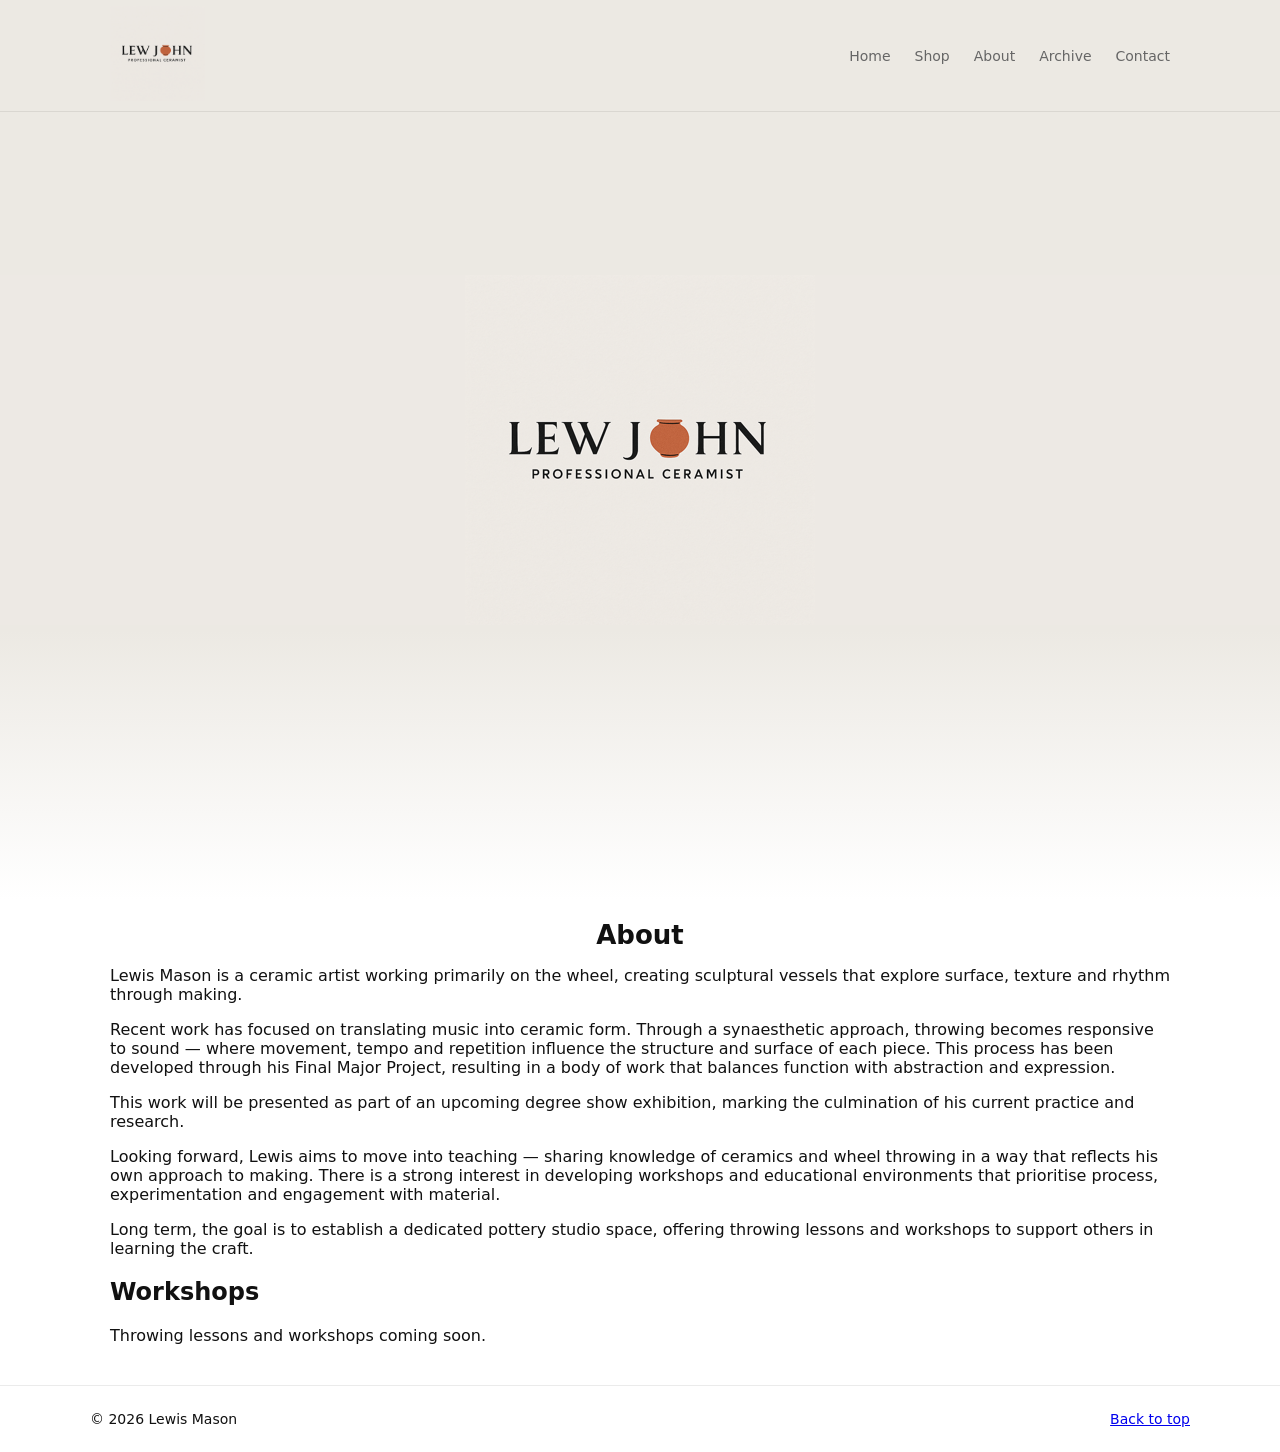
==== about.html @ d389cf86 "Create about.html" ====
<!doctype html>
<html lang="en">

<head>
<meta charset="utf-8"/>
<meta name="viewport" content="width=device-width,initial-scale=1"/>
<title>About — Lewis Mason Ceramics</title>
<meta name="description" content="About Lewis Mason, ceramic artist."/>
<link rel="stylesheet" href="styles.css"/>
</head>

<body>

<header class="header" id="topbar">

<div class="header-inner">

<a class="logo" href="index.html#top">
<img src="images/logo2.png" alt="Lew John Ceramics">
</a>

<nav class="nav">
<a href="index.html#top">Home</a>
<a href="index.html#shop">Shop</a>
<a href="about.html">About</a>
<a href="archive.html">Archive</a>
<a href="index.html#contact">Contact</a>
</nav>

</div>

</header>

<section class="banner">
<img src="images/logo.png" alt="Lew John Ceramics">
</section>

<main>

<section class="topline">

<h1>About</h1>

</section>

<section class="about-text">

<p>
Lewis Mason is a ceramic artist working primarily on the wheel, creating sculptural vessels that explore surface, texture and rhythm through making.
</p>

<p>
Recent work has focused on translating music into ceramic form. Through a synaesthetic approach, throwing becomes responsive to sound — where movement, tempo and repetition influence the structure and surface of each piece. This process has been developed through his Final Major Project, resulting in a body of work that balances function with abstraction and expression.
</p>

<p>
This work will be presented as part of an upcoming degree show exhibition, marking the culmination of his current practice and research.
</p>

<p>
Looking forward, Lewis aims to move into teaching — sharing knowledge of ceramics and wheel throwing in a way that reflects his own approach to making. There is a strong interest in developing workshops and educational environments that prioritise process, experimentation and engagement with material.
</p>

<p>
Long term, the goal is to establish a dedicated pottery studio space, offering throwing lessons and workshops to support others in learning the craft.
</p>

</section>


<section class="workshop">

<h2>Workshops</h2>

<p class="muted">
Throwing lessons and workshops coming soon.
</p>

</section>

</main>

<footer class="footer">

<div class="footer-inner">

<div>© <span id="year"></span> Lewis Mason</div>

<div>
<a href="index.html#top">Back to top</a>
</div>

</div>

</footer>

<script>
document.getElementById("year").textContent = new Date().getFullYear();
window.addEventListener("load", () => {
document.body.classList.add("loaded");
});
</script>

</body>
</html>
---- styles.css ----
:root{
--bg:#ffffff;
--banner-bg:#ece9e3;
--text:#111;
--muted:#666;
--line:rgba(0,0,0,.08);
--max:1100px;
--radius:12px;
}

*{
box-sizing:border-box;
}

body{
margin:0;
font-family:system-ui,-apple-system,Segoe UI,Roboto,Arial;
background:white;
color:var(--text);
}

/* HEADER */

.header{
position:fixed;
top:0;
width:100%;
z-index:100;
opacity:0;
transition:opacity 1.6s ease;
background:#ece9e3;
border-bottom:1px solid var(--line);
}

body.loaded .header{
opacity:1;
}

.header-inner{
max-width:var(--max);
margin:auto;
padding:6px 20px;
display:flex;
align-items:center;
justify-content:space-between;
}

.logo img{
height:95px;
}

/* NAV */

.nav{
display:flex;
gap:24px;
}

.nav a{
text-decoration:none;
color:var(--muted);
font-size:14px;
}

.nav a:hover{
color:var(--text);
}

/* HERO */

.banner{
height:100vh;
display:flex;
align-items:center;
justify-content:center;
background:linear-gradient(
to bottom,
#ece9e3 0%,
#ece9e3 70%,
white 100%
);
}

.banner img{
width:130%;
max-width:2400px;
}

/* MAIN */

main{
max-width:var(--max);
margin:auto;
padding:0 20px;
}

/* SHOP / DROP HEADER */

.topline{
text-align:center;
margin-top:20px;
margin-bottom:10px;
}

.topline h1{
margin:0;
font-size:26px;
}

.topline p{
color:var(--muted);
font-size:14px;
}

.drop-header{
margin-top:40px;
margin-bottom:10px;
}

.drop-header h1{
font-size:28px;
margin-bottom:6px;
}

.drop-date{
font-size:14px;
letter-spacing:.12em;
text-transform:uppercase;
color:var(--muted);
}

.drop-desc{
max-width:500px;
margin:auto;
margin-top:8px;
font-size:14px;
color:var(--muted);
}

.drop-header::after{
content:"";
display:block;
width:60px;
height:1px;
background:var(--line);
margin:18px auto 0;
}

/* PRODUCT GRID */

.grid{
margin:30px 0;
display:grid;
grid-template-columns:repeat(auto-fit,minmax(260px,1fr));
gap:22px;
}

/* PRODUCT CARD */

.card{
cursor:pointer;
position:relative;
}

.card-media{
border:1px solid var(--line);
border-radius:var(--radius);
overflow:hidden;
background:#f5f5f5;
}

.card-media img{
width:100%;
height:300px;
object-fit:cover;
transition:transform .25s ease;
}

.card:hover img{
transform:scale(1.03);
}

.card-meta{
padding:8px 2px;
display:flex;
justify-content:space-between;
font-size:14px;
}

.price{
color:var(--muted);
}

/* SOLD ITEMS */

.card.sold{
opacity:.45;
}

.card.sold::after{
content:"SOLD";
position:absolute;
top:10px;
left:10px;
background:black;
color:white;
padding:4px 8px;
font-size:12px;
}

/* CONTACT SECTION */

.contact{
margin-top:80px;
padding:40px 0;
border-top:1px solid var(--line);
text-align:center;
}

.contact h2{
margin-bottom:10px;
}

.contact p{
color:var(--muted);
}

.contact-links{
margin-top:15px;
display:flex;
justify-content:center;
gap:30px;
}

.contact-links a{
text-decoration:none;
border-bottom:1px solid var(--text);
}

/* FOOTER */

.footer{
border-top:1px solid var(--line);
padding:25px 0;
margin-top:40px;
text-align:center;
}

.footer-inner{
max-width:var(--max);
margin:auto;
display:flex;
justify-content:space-between;
flex-wrap:wrap;
font-size:14px;
}

/* MODAL */

.modal::backdrop{
background:rgba(0,0,0,.6);
}

.modal-inner{
width:min(900px,90vw);
display:grid;
grid-template-columns:1fr 1fr;
background:white;
border-radius:12px;
overflow:hidden;
position:relative;
}

.modal-media img{
width:100%;
height:100%;
object-fit:cover;
}

.modal-content{
padding:20px;
}

.meta{
list-style:none;
padding:0;
}

.meta li{
border-top:1px solid var(--line);
padding:8px 0;
color:var(--muted);
}

.modal-close{
position:absolute;
top:10px;
right:10px;
border:none;
background:white;
font-size:20px;
}

/* COMING SOON */

.coming-soon{
display:none;
flex-direction:column;
justify-content:center;
align-items:center;
text-align:center;
padding:80px 20px;
max-width:520px;
margin:auto;
}

.coming-soon h2{
font-size:2rem;
margin-bottom:10px;
}

.coming-soon p{
color:var(--muted);
}

.coming-soon a{
text-decoration:none;
border-bottom:1px solid var(--text);
color:inherit;
}

@media(max-width:800px){

.banner img{
width:160%;
}

.modal-inner{
grid-template-columns:1fr;
}

.footer-inner{
justify-content:center;
gap:10px;
}

.drop-header{
display:none;
}
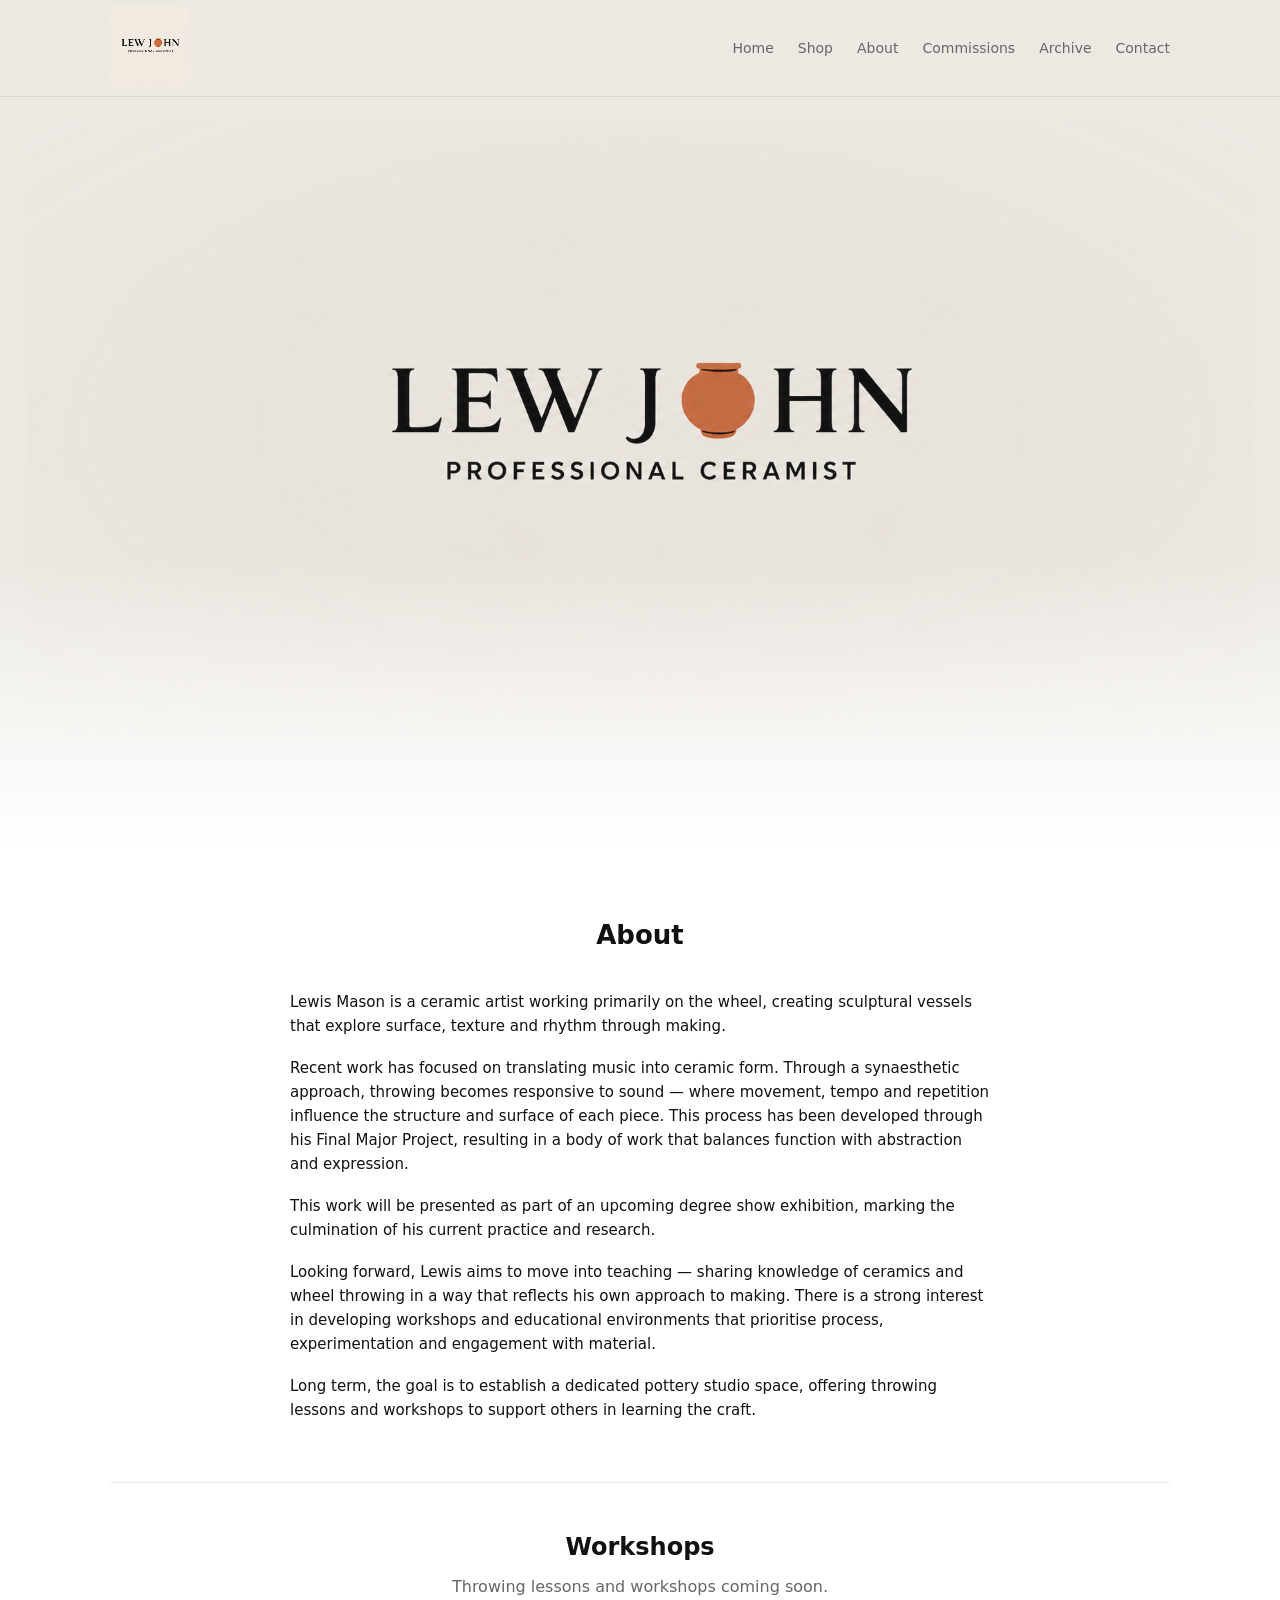
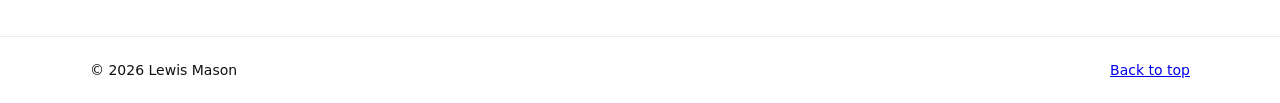
==== commit a2cd65b8: "Update about.html" ====
--- a/about.html
+++ b/about.html
@@ -23,6 +23,7 @@
 <a href="index.html#top">Home</a>
 <a href="index.html#shop">Shop</a>
 <a href="about.html">About</a>
+<a href="commissions.html">Commissions</a>
 <a href="archive.html">Archive</a>
 <a href="index.html#contact">Contact</a>
 </nav>
--- a/styles.css
+++ b/styles.css
@@ -46,7 +46,7 @@
 }
 
 .logo img{
-height:95px;
+height:80px;
 }
 
 /* NAV */
@@ -60,30 +60,143 @@
 text-decoration:none;
 color:var(--muted);
 font-size:14px;
+transition:color .2s ease;
 }
 
 .nav a:hover{
 color:var(--text);
 }
 
-/* HERO */
+/* HERO / MAIN BANNER */
 
 .banner{
 height:100vh;
 display:flex;
 align-items:center;
 justify-content:center;
+background:#ece9e3;
+overflow:hidden;
+position:relative;
+}
+
+.banner::after{
+content:"";
+position:absolute;
+left:0;
+bottom:0;
+width:100%;
+height:38vh;
+
 background:linear-gradient(
 to bottom,
+rgba(236,233,227,0),
+#ffffff 85%
+);
+
+pointer-events:none;
+z-index:2;
+}
+
+.banner img{
+width:96%;
+max-width:1750px;
+
+opacity:.96;
+
+filter:
+contrast(.94);
+
+transform:translateY(-24px);
+
+position:relative;
+z-index:1;
+
+-webkit-mask-image:radial-gradient(
+ellipse at center,
+black 42%,
+rgba(0,0,0,.85) 58%,
+rgba(0,0,0,.35) 76%,
+transparent 100%
+);
+
+mask-image:radial-gradient(
+ellipse at center,
+black 42%,
+rgba(0,0,0,.85) 58%,
+rgba(0,0,0,.35) 76%,
+transparent 100%
+);
+}
+
+/* ARCHIVE BANNER */
+
+.archive-banner{
+height:55vh;
+position:relative;
+
+display:flex;
+align-items:center;
+justify-content:center;
+
+overflow:hidden;
+
+background:
+linear-gradient(
+to bottom,
 #ece9e3 0%,
-#ece9e3 70%,
-white 100%
+#efebe5 68%,
+#ffffff 100%
 );
 }
 
-.banner img{
-width:130%;
-max-width:2400px;
+.archive-banner::before{
+content:"";
+
+position:absolute;
+inset:0;
+
+backdrop-filter:blur(12px);
+
+mask-image:linear-gradient(
+to bottom,
+rgba(0,0,0,.95) 0%,
+rgba(0,0,0,.75) 55%,
+rgba(0,0,0,0) 100%
+);
+
+pointer-events:none;
+}
+
+.archive-banner::after{
+content:"";
+
+position:absolute;
+left:0;
+bottom:0;
+
+width:100%;
+height:160px;
+
+background:linear-gradient(
+to bottom,
+rgba(255,255,255,0),
+rgba(255,255,255,.96)
+);
+
+pointer-events:none;
+}
+
+.archive-banner img{
+width:88%;
+max-width:1450px;
+
+opacity:.94;
+
+filter:
+contrast(.96)
+blur(.2px);
+
+transform:translateY(-10px);
 }
 
 /* MAIN */
@@ -94,7 +207,7 @@
 padding:0 20px;
 }
 
-/* SHOP / DROP HEADER */
+/* SHOP TITLE */
 
 .topline{
 text-align:center;
@@ -112,7 +225,11 @@
 font-size:14px;
 }
 
+/* DROP HEADER */
+
 .drop-header{
+display:none;
+text-align:center;
 margin-top:40px;
 margin-bottom:10px;
 }
@@ -146,6 +263,13 @@
 margin:18px auto 0;
 }
 
+.piece-count{
+margin-top:10px;
+font-size:14px;
+letter-spacing:.05em;
+color:var(--muted);
+}
+
 /* PRODUCT GRID */
 
 .grid{
@@ -155,7 +279,7 @@
 gap:22px;
 }
 
-/* PRODUCT CARD */
+/* PRODUCT CARDS */
 
 .card{
 cursor:pointer;
@@ -187,7 +311,8 @@
 font-size:14px;
 }
 
-.price{
+.price,
+.muted{
 color:var(--muted);
 }
 
@@ -208,7 +333,127 @@
 font-size:12px;
 }
 
-/* CONTACT SECTION */
+/* COMING SOON */
+
+.coming-soon{
+display:none;
+flex-direction:column;
+justify-content:center;
+align-items:center;
+text-align:center;
+padding:80px 20px;
+max-width:520px;
+margin:auto;
+}
+
+.coming-soon h2{
+font-size:2rem;
+margin-bottom:10px;
+}
+
+.coming-soon p{
+color:var(--muted);
+}
+
+.coming-soon a{
+text-decoration:none;
+border-bottom:1px solid var(--text);
+color:inherit;
+}
+
+/* ARCHIVE */
+
+.archive-title{
+margin-top:40px;
+}
+
+.archive-tabs{
+margin-top:30px;
+}
+
+.archive-tabs input{
+display:none;
+}
+
+.tab-labels{
+display:flex;
+justify-content:center;
+gap:12px;
+margin-bottom:30px;
+}
+
+.tab-labels label{
+cursor:pointer;
+padding:10px 18px;
+border:1px solid var(--line);
+border-radius:999px;
+font-size:14px;
+color:var(--muted);
+transition:all .2s ease;
+}
+
+#tabPrevious:checked ~ .tab-labels label[for="tabPrevious"],
+#tabSold:checked ~ .tab-labels label[for="tabSold"]{
+color:var(--text);
+border-color:var(--text);
+}
+
+.tab-panel{
+display:none;
+}
+
+#tabPrevious:checked ~ .previous-panel{
+display:block;
+}
+
+#tabSold:checked ~ .sold-panel{
+display:block;
+}
+
+.archive-intro{
+text-align:center;
+max-width:620px;
+margin:0 auto 20px;
+}
+
+.archive-intro h2{
+margin-bottom:8px;
+}
+
+.archive-card{
+border:1px solid var(--line);
+border-radius:var(--radius);
+padding:16px;
+}
+
+.archive-card h3{
+margin-bottom:6px;
+}
+
+.archive-image{
+height:280px;
+border-radius:var(--radius);
+overflow:hidden;
+background:#f5f5f5;
+margin-bottom:12px;
+}
+
+.archive-image img{
+width:100%;
+height:100%;
+object-fit:cover;
+}
+
+.placeholder-image{
+background:linear-gradient(
+to bottom,
+#ece9e3,
+#f8f8f8
+);
+border:1px solid var(--line);
+}
+
+/* CONTACT */
 
 .contact{
 margin-top:80px;
@@ -301,38 +546,54 @@
 font-size:20px;
 }
 
-/* COMING SOON */
-
-.coming-soon{
-display:none;
-flex-direction:column;
-justify-content:center;
-align-items:center;
-text-align:center;
-padding:80px 20px;
-max-width:520px;
-margin:auto;
-}
-
-.coming-soon h2{
-font-size:2rem;
+/* ABOUT */
+
+.about-text{
+max-width:700px;
+margin:40px auto;
+line-height:1.6;
+font-size:15px;
+color:var(--text);
+}
+
+.about-text p{
+margin-bottom:18px;
+}
+
+.workshop{
+text-align:center;
+margin-top:60px;
+padding-top:30px;
+border-top:1px solid var(--line);
+}
+
+.workshop h2{
 margin-bottom:10px;
 }
 
-.coming-soon p{
-color:var(--muted);
-}
-
-.coming-soon a{
-text-decoration:none;
-border-bottom:1px solid var(--text);
-color:inherit;
-}
+/* MOBILE */
 
 @media(max-width:800px){
 
+.logo img{
+height:68px;
+}
+
+.nav{
+gap:14px;
+}
+
+.nav a{
+font-size:13px;
+}
+
 .banner img{
-width:160%;
+width:126%;
+transform:translateY(-18px);
+}
+
+.archive-banner img{
+width:110%;
 }
 
 .modal-inner{
@@ -344,6 +605,72 @@
 gap:10px;
 }
 
-.drop-header{
-display:none;
-}
+.tab-labels{
+flex-direction:column;
+align-items:center;
+}
+
+}
+/* COMMISSIONS */
+
+.commission-intro{
+max-width:700px;
+margin:35px auto;
+line-height:1.6;
+font-size:15px;
+text-align:center;
+}
+
+.commission-intro p{
+color:var(--muted);
+margin-bottom:16px;
+}
+
+.commission-form-wrap{
+max-width:720px;
+margin:40px auto;
+}
+
+.commission-form{
+display:grid;
+gap:18px;
+}
+
+.commission-form label{
+display:grid;
+gap:8px;
+font-size:14px;
+color:var(--text);
+}
+
+.commission-form input,
+.commission-form select,
+.commission-form textarea{
+width:100%;
+padding:12px 14px;
+border:1px solid var(--line);
+border-radius:var(--radius);
+font:inherit;
+background:#fff;
+color:var(--text);
+}
+
+.commission-form textarea{
+resize:vertical;
+}
+
+.button{
+display:inline-block;
+border:1px solid var(--text);
+background:var(--text);
+color:white;
+padding:12px 18px;
+border-radius:999px;
+text-decoration:none;
+font:inherit;
+cursor:pointer;
+}
+
+.button:hover{
+opacity:.85;
+}
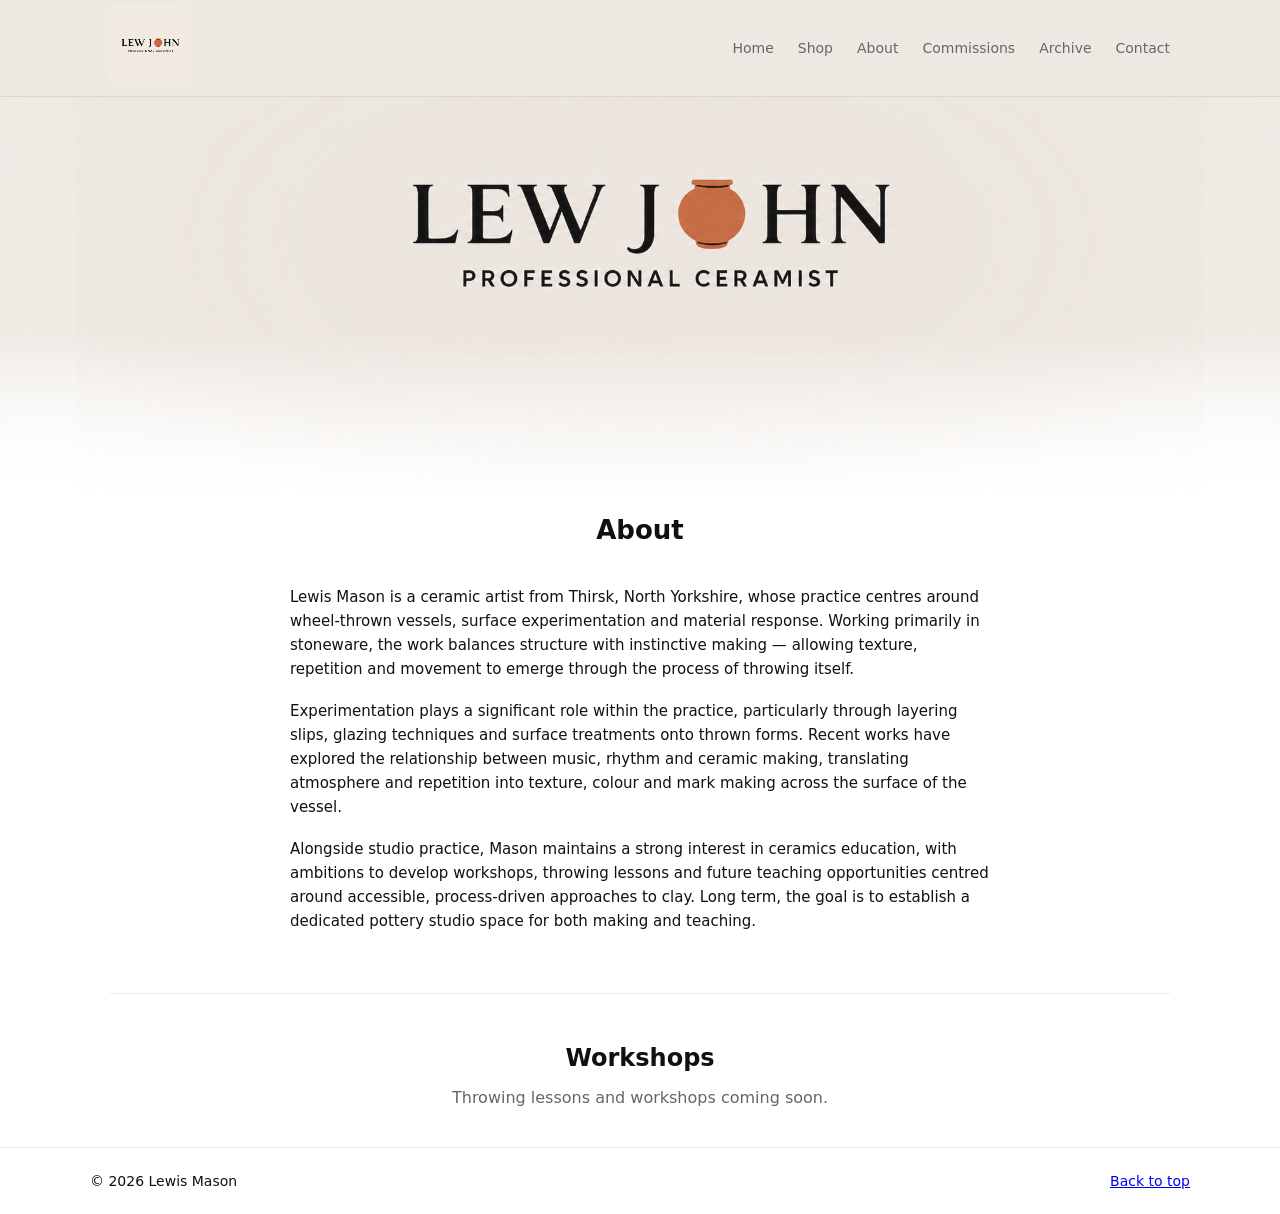
==== commit fc20f39b: "Update about.html" ====
--- a/about.html
+++ b/about.html
@@ -32,7 +32,7 @@
 
 </header>
 
-<section class="banner">
+<section class="banner archive-banner">
 <img src="images/logo.png" alt="Lew John Ceramics">
 </section>
 
@@ -47,27 +47,18 @@
 <section class="about-text">
 
 <p>
-Lewis Mason is a ceramic artist working primarily on the wheel, creating sculptural vessels that explore surface, texture and rhythm through making.
+Lewis Mason is a ceramic artist from Thirsk, North Yorkshire, whose practice centres around wheel-thrown vessels, surface experimentation and material response. Working primarily in stoneware, the work balances structure with instinctive making — allowing texture, repetition and movement to emerge through the process of throwing itself.
 </p>
 
 <p>
-Recent work has focused on translating music into ceramic form. Through a synaesthetic approach, throwing becomes responsive to sound — where movement, tempo and repetition influence the structure and surface of each piece. This process has been developed through his Final Major Project, resulting in a body of work that balances function with abstraction and expression.
+Experimentation plays a significant role within the practice, particularly through layering slips, glazing techniques and surface treatments onto thrown forms. Recent works have explored the relationship between music, rhythm and ceramic making, translating atmosphere and repetition into texture, colour and mark making across the surface of the vessel.
 </p>
 
 <p>
-This work will be presented as part of an upcoming degree show exhibition, marking the culmination of his current practice and research.
-</p>
-
-<p>
-Looking forward, Lewis aims to move into teaching — sharing knowledge of ceramics and wheel throwing in a way that reflects his own approach to making. There is a strong interest in developing workshops and educational environments that prioritise process, experimentation and engagement with material.
-</p>
-
-<p>
-Long term, the goal is to establish a dedicated pottery studio space, offering throwing lessons and workshops to support others in learning the craft.
+Alongside studio practice, Mason maintains a strong interest in ceramics education, with ambitions to develop workshops, throwing lessons and future teaching opportunities centred around accessible, process-driven approaches to clay. Long term, the goal is to establish a dedicated pottery studio space for both making and teaching.
 </p>
 
 </section>
-
 
 <section class="workshop">
 
@@ -97,6 +88,7 @@
 
 <script>
 document.getElementById("year").textContent = new Date().getFullYear();
+
 window.addEventListener("load", () => {
 document.body.classList.add("loaded");
 });
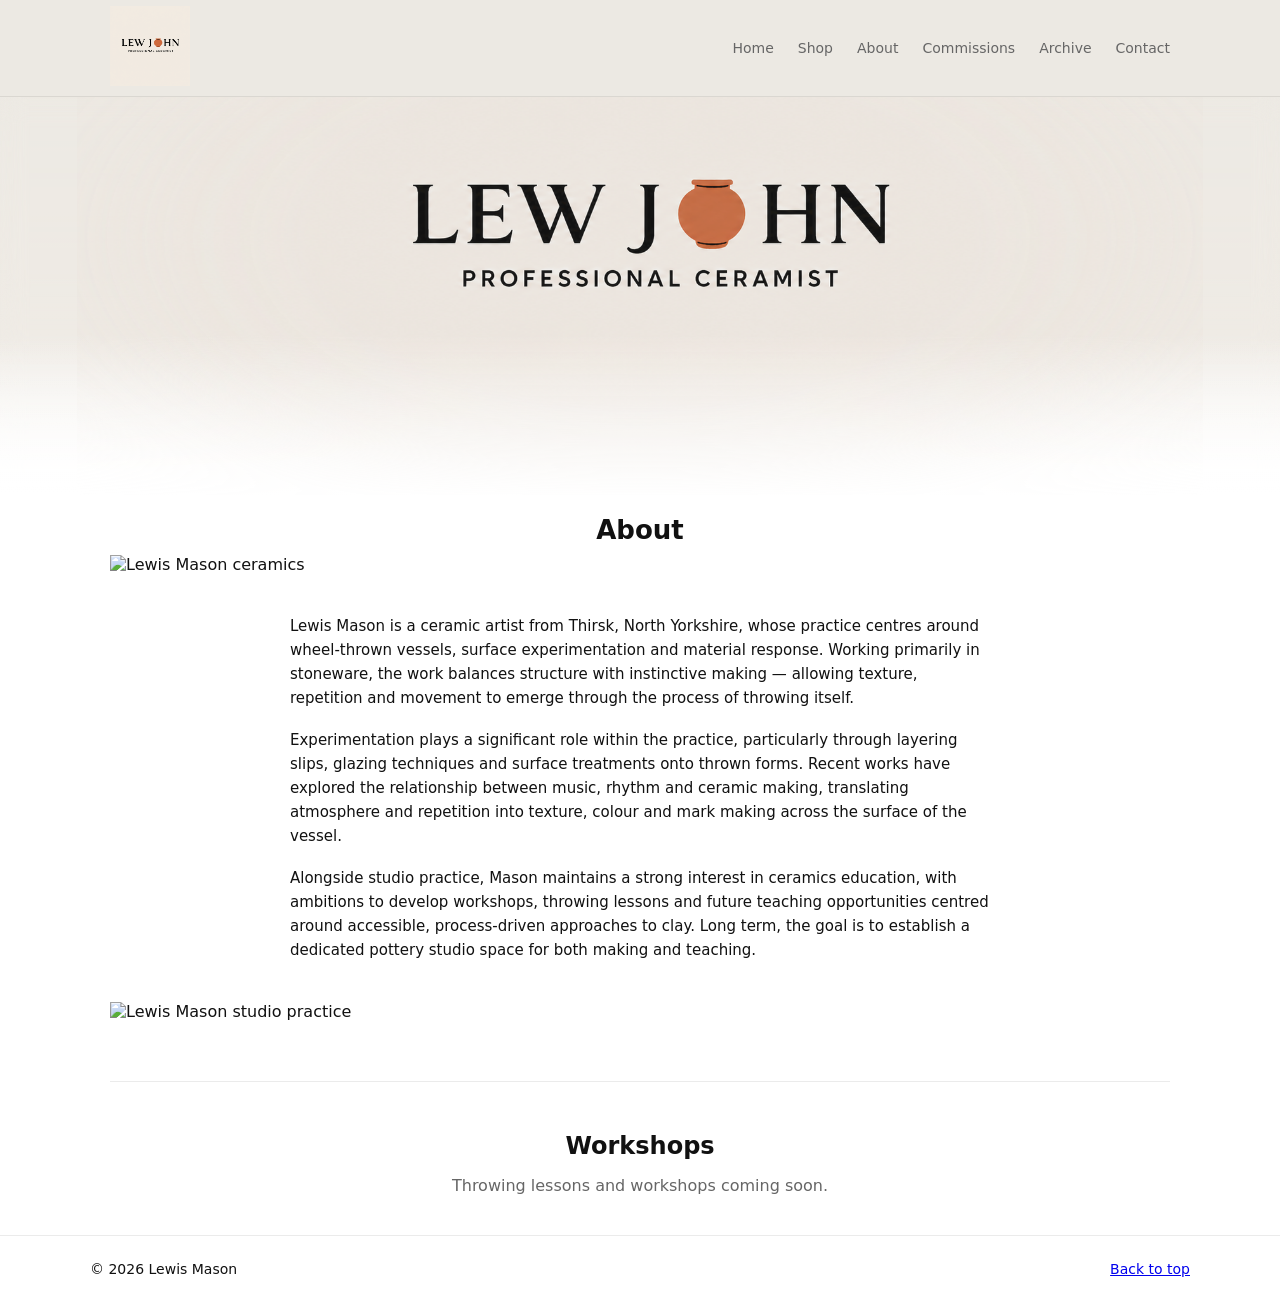
==== commit ae6e9f2d: "Update about.html" ====
--- a/about.html
+++ b/about.html
@@ -44,6 +44,12 @@
 
 </section>
 
+<section class="about-image">
+
+<img src="images/aboutme1.png" alt="Lewis Mason ceramics">
+
+</section>
+
 <section class="about-text">
 
 <p>
@@ -57,6 +63,12 @@
 <p>
 Alongside studio practice, Mason maintains a strong interest in ceramics education, with ambitions to develop workshops, throwing lessons and future teaching opportunities centred around accessible, process-driven approaches to clay. Long term, the goal is to establish a dedicated pottery studio space for both making and teaching.
 </p>
+
+</section>
+
+<section class="about-image">
+
+<img src="images/aboutme2.jpg" alt="Lewis Mason studio practice">
 
 </section>
 
--- a/styles.css
+++ b/styles.css
@@ -225,6 +225,77 @@
 font-size:14px;
 }
 
+/* EXHIBITION FEATURE */
+
+.exhibition-feature{
+display:grid;
+grid-template-columns:.72fr 1.28fr;
+gap:38px;
+align-items:center;
+
+max-width:1000px;
+
+margin:30px auto 60px;
+padding:34px 0;
+
+border-top:1px solid var(--line);
+border-bottom:1px solid var(--line);
+}
+
+.exhibition-poster{
+display:flex;
+justify-content:center;
+align-items:center;
+}
+
+.exhibition-poster img{
+width:72%;
+max-width:320px;
+display:block;
+
+border-radius:var(--radius);
+border:1px solid var(--line);
+
+box-shadow:0 12px 30px rgba(0,0,0,.06);
+}
+
+.exhibition-info{
+text-align:left;
+}
+
+.exhibition-info h2{
+margin-top:0;
+margin-bottom:8px;
+font-size:24px;
+}
+
+.exhibition-date{
+font-size:14px;
+letter-spacing:.12em;
+text-transform:uppercase;
+color:var(--muted);
+margin-bottom:18px;
+}
+
+.map-wrap{
+margin-top:22px;
+border-radius:var(--radius);
+overflow:hidden;
+border:1px solid var(--line);
+background:#f5f5f5;
+}
+
+.map-wrap iframe{
+width:100%;
+height:320px;
+display:block;
+border:0;
+}
+
+.map-button{
+margin-top:16px;
+}
+
 /* DROP HEADER */
 
 .drop-header{
@@ -571,46 +642,6 @@
 margin-bottom:10px;
 }
 
-/* MOBILE */
-
-@media(max-width:800px){
-
-.logo img{
-height:68px;
-}
-
-.nav{
-gap:14px;
-}
-
-.nav a{
-font-size:13px;
-}
-
-.banner img{
-width:126%;
-transform:translateY(-18px);
-}
-
-.archive-banner img{
-width:110%;
-}
-
-.modal-inner{
-grid-template-columns:1fr;
-}
-
-.footer-inner{
-justify-content:center;
-gap:10px;
-}
-
-.tab-labels{
-flex-direction:column;
-align-items:center;
-}
-
-}
 /* COMMISSIONS */
 
 .commission-intro{
@@ -674,3 +705,63 @@
 .button:hover{
 opacity:.85;
 }
+
+/* MOBILE */
+
+@media(max-width:800px){
+
+.logo img{
+height:68px;
+}
+
+.nav{
+gap:14px;
+}
+
+.nav a{
+font-size:13px;
+}
+
+.banner img{
+width:126%;
+transform:translateY(-18px);
+}
+
+.archive-banner img{
+width:110%;
+}
+
+.exhibition-feature{
+grid-template-columns:1fr;
+gap:24px;
+margin:25px auto 50px;
+}
+
+.exhibition-poster img{
+width:68%;
+max-width:280px;
+}
+
+.exhibition-info{
+text-align:center;
+}
+
+.map-wrap iframe{
+height:260px;
+}
+
+.modal-inner{
+grid-template-columns:1fr;
+}
+
+.footer-inner{
+justify-content:center;
+gap:10px;
+}
+
+.tab-labels{
+flex-direction:column;
+align-items:center;
+}
+
+}
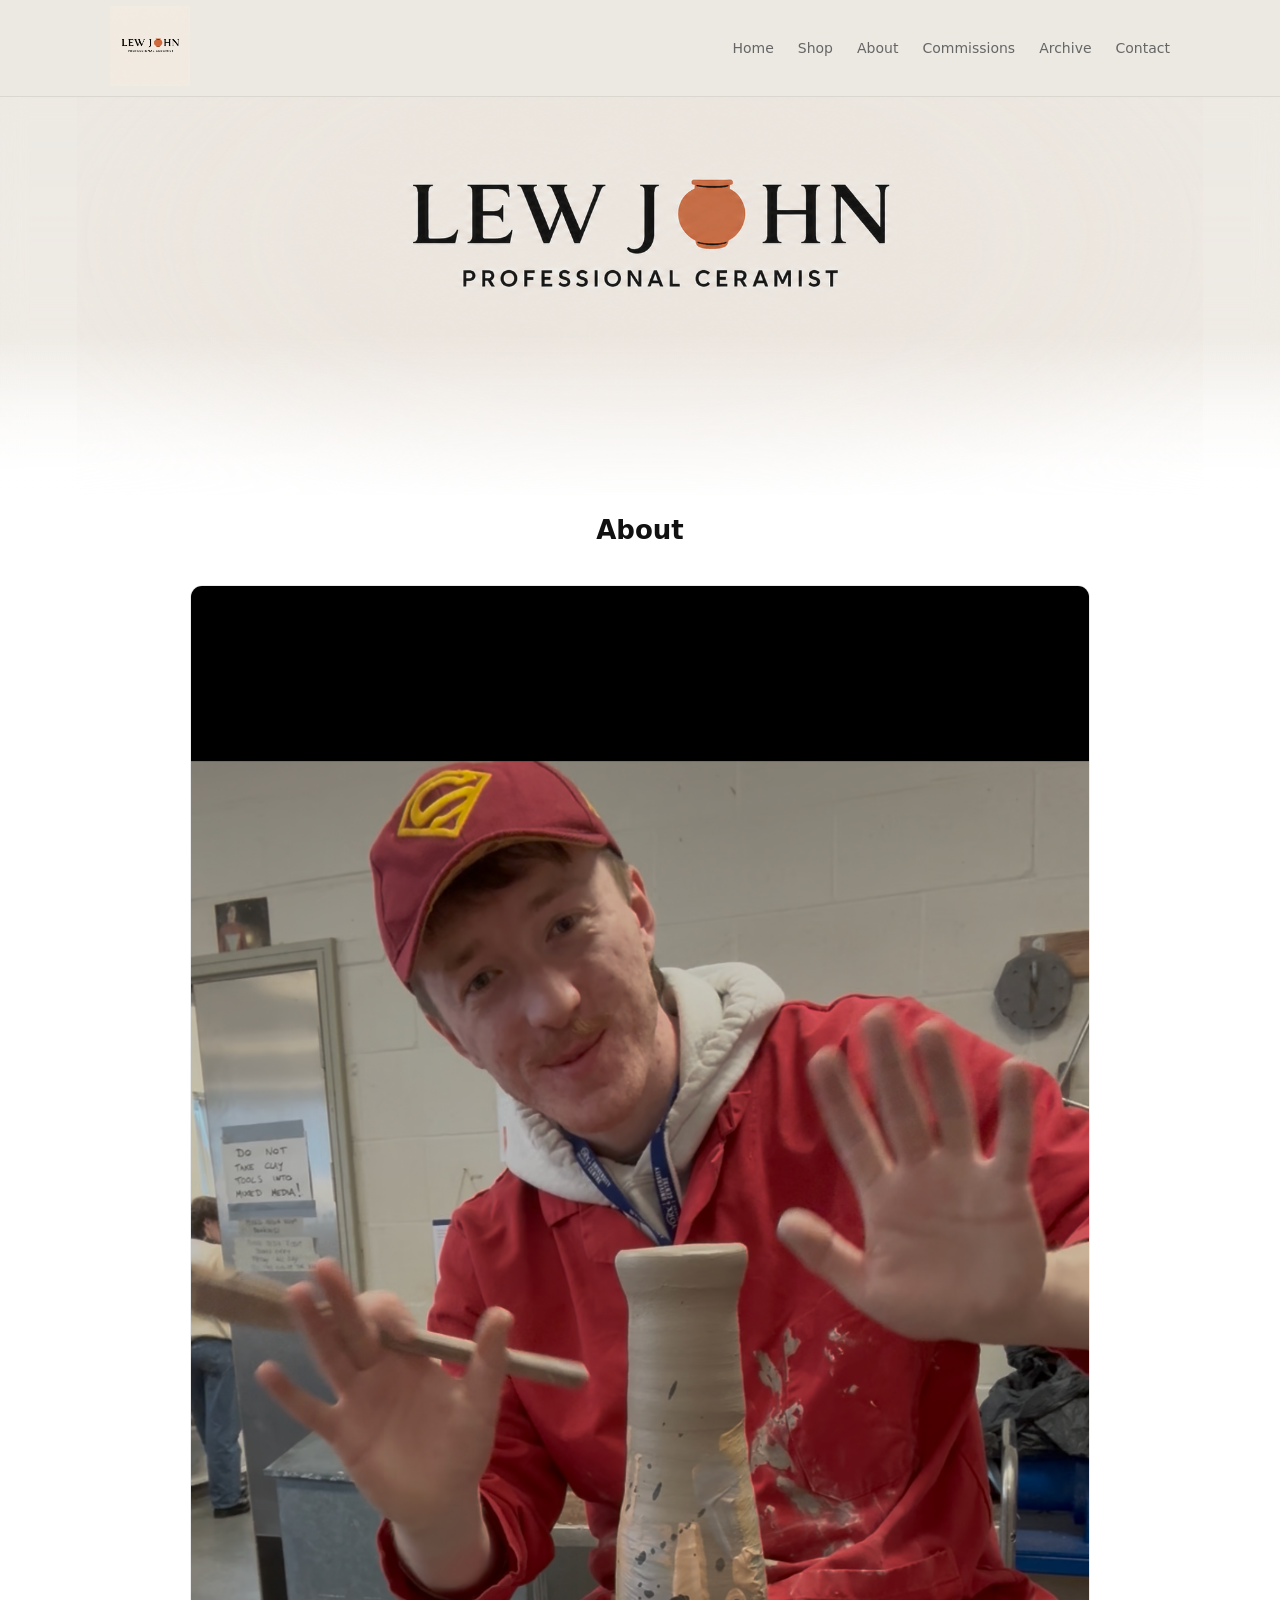
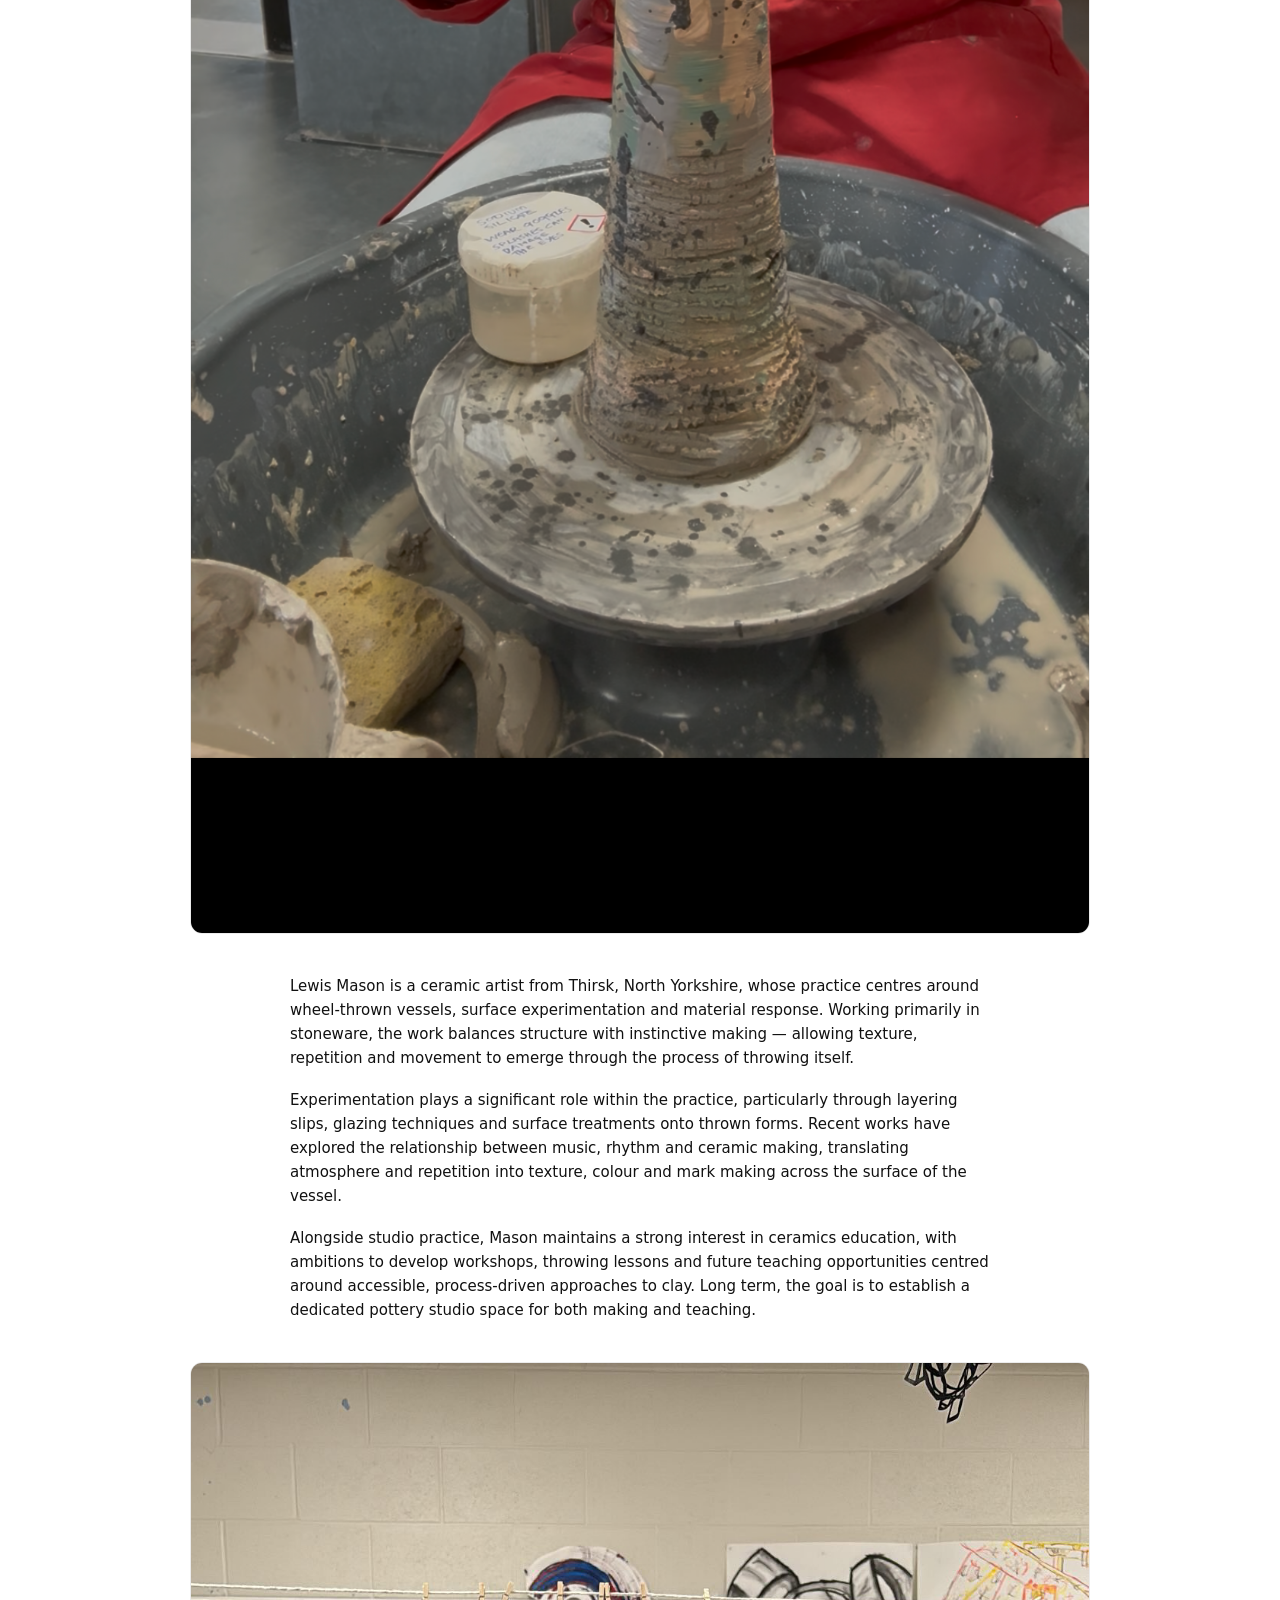
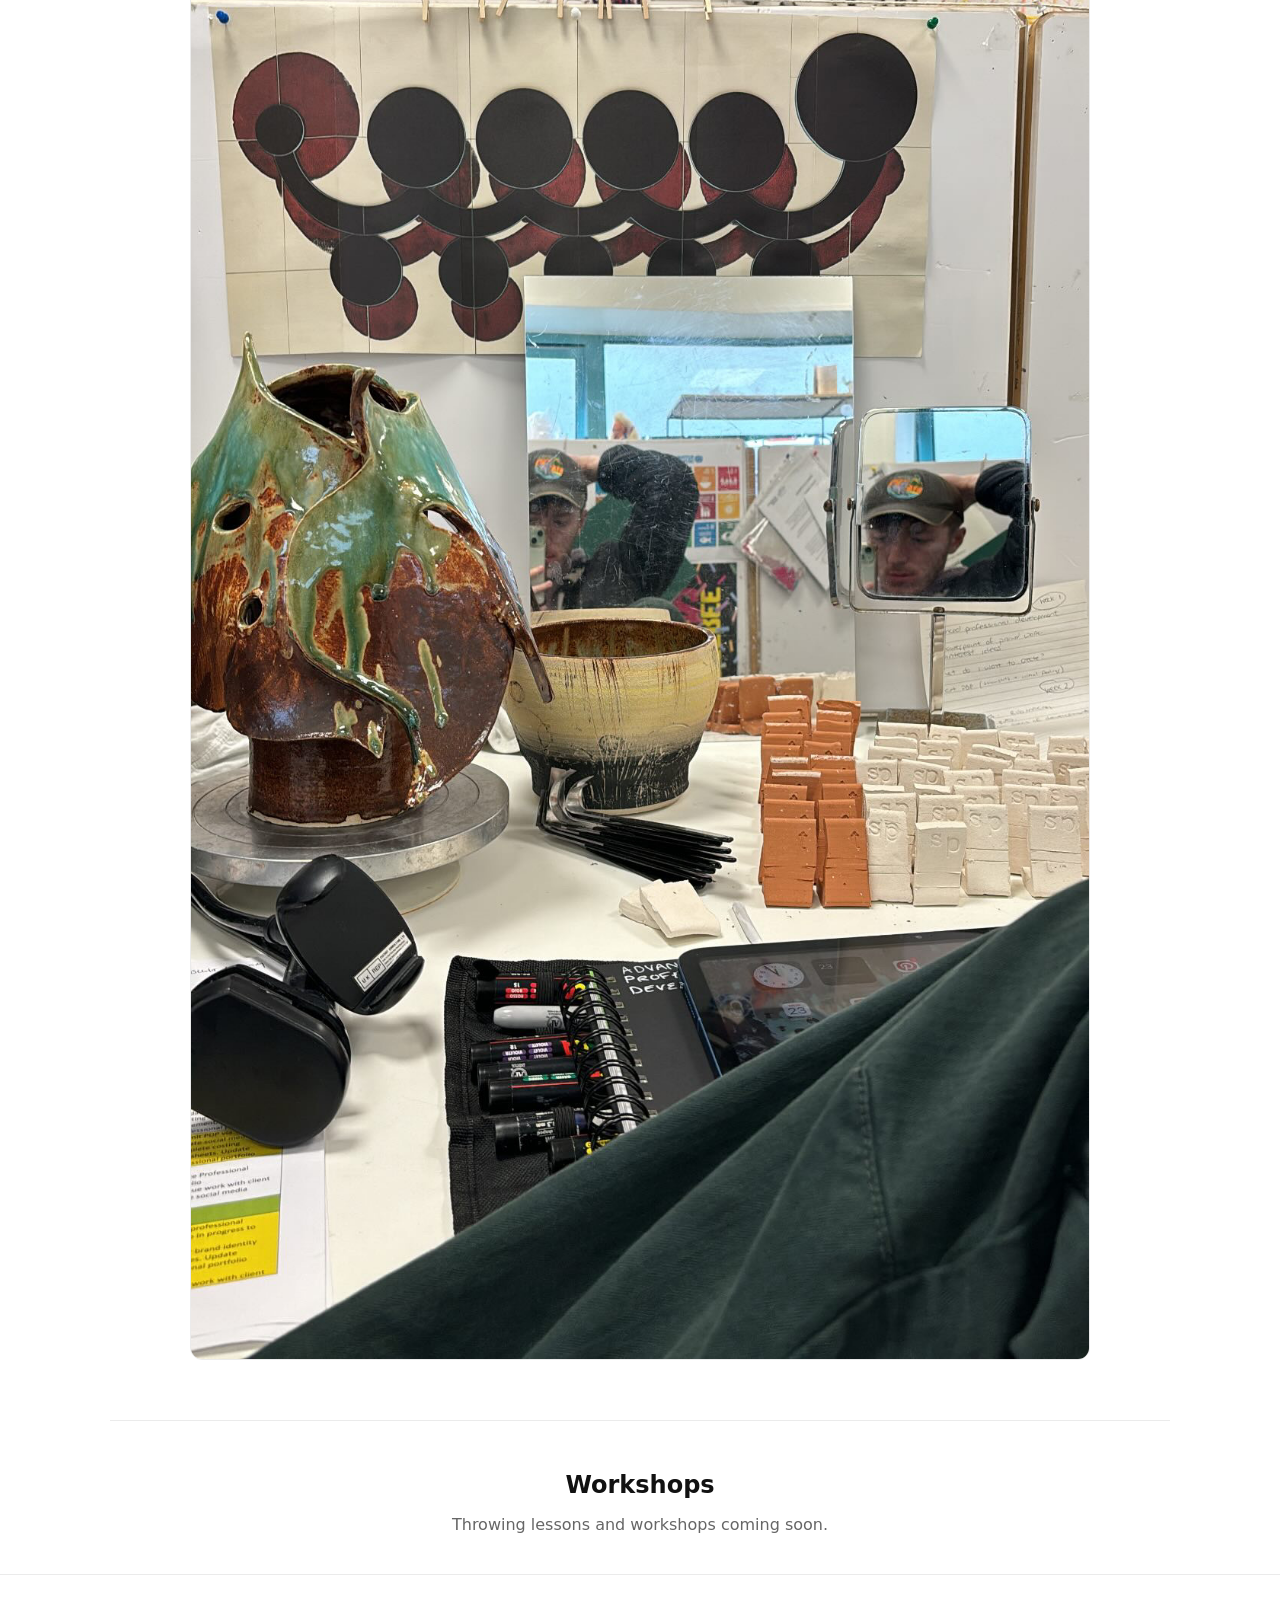
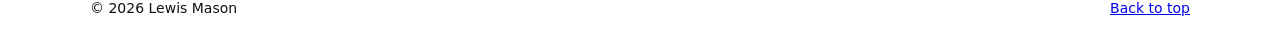
==== commit 8ef6da0c: "Update about.html" ====
--- a/about.html
+++ b/about.html
@@ -46,7 +46,7 @@
 
 <section class="about-image">
 
-<img src="images/aboutme1.png" alt="Lewis Mason ceramics">
+<img src="images/aboutme1.PNG" alt="Lewis Mason ceramics">
 
 </section>
 
@@ -68,7 +68,7 @@
 
 <section class="about-image">
 
-<img src="images/aboutme2.jpg" alt="Lewis Mason studio practice">
+<img src="images/aboutme2.JPG" alt="Lewis Mason studio practice">
 
 </section>
 
--- a/styles.css
+++ b/styles.css
@@ -765,3 +765,16 @@
 }
 
 }
+/* ABOUT IMAGES */
+
+.about-image{
+max-width:900px;
+margin:40px auto;
+}
+
+.about-image img{
+width:100%;
+display:block;
+border-radius:var(--radius);
+border:1px solid var(--line);
+}
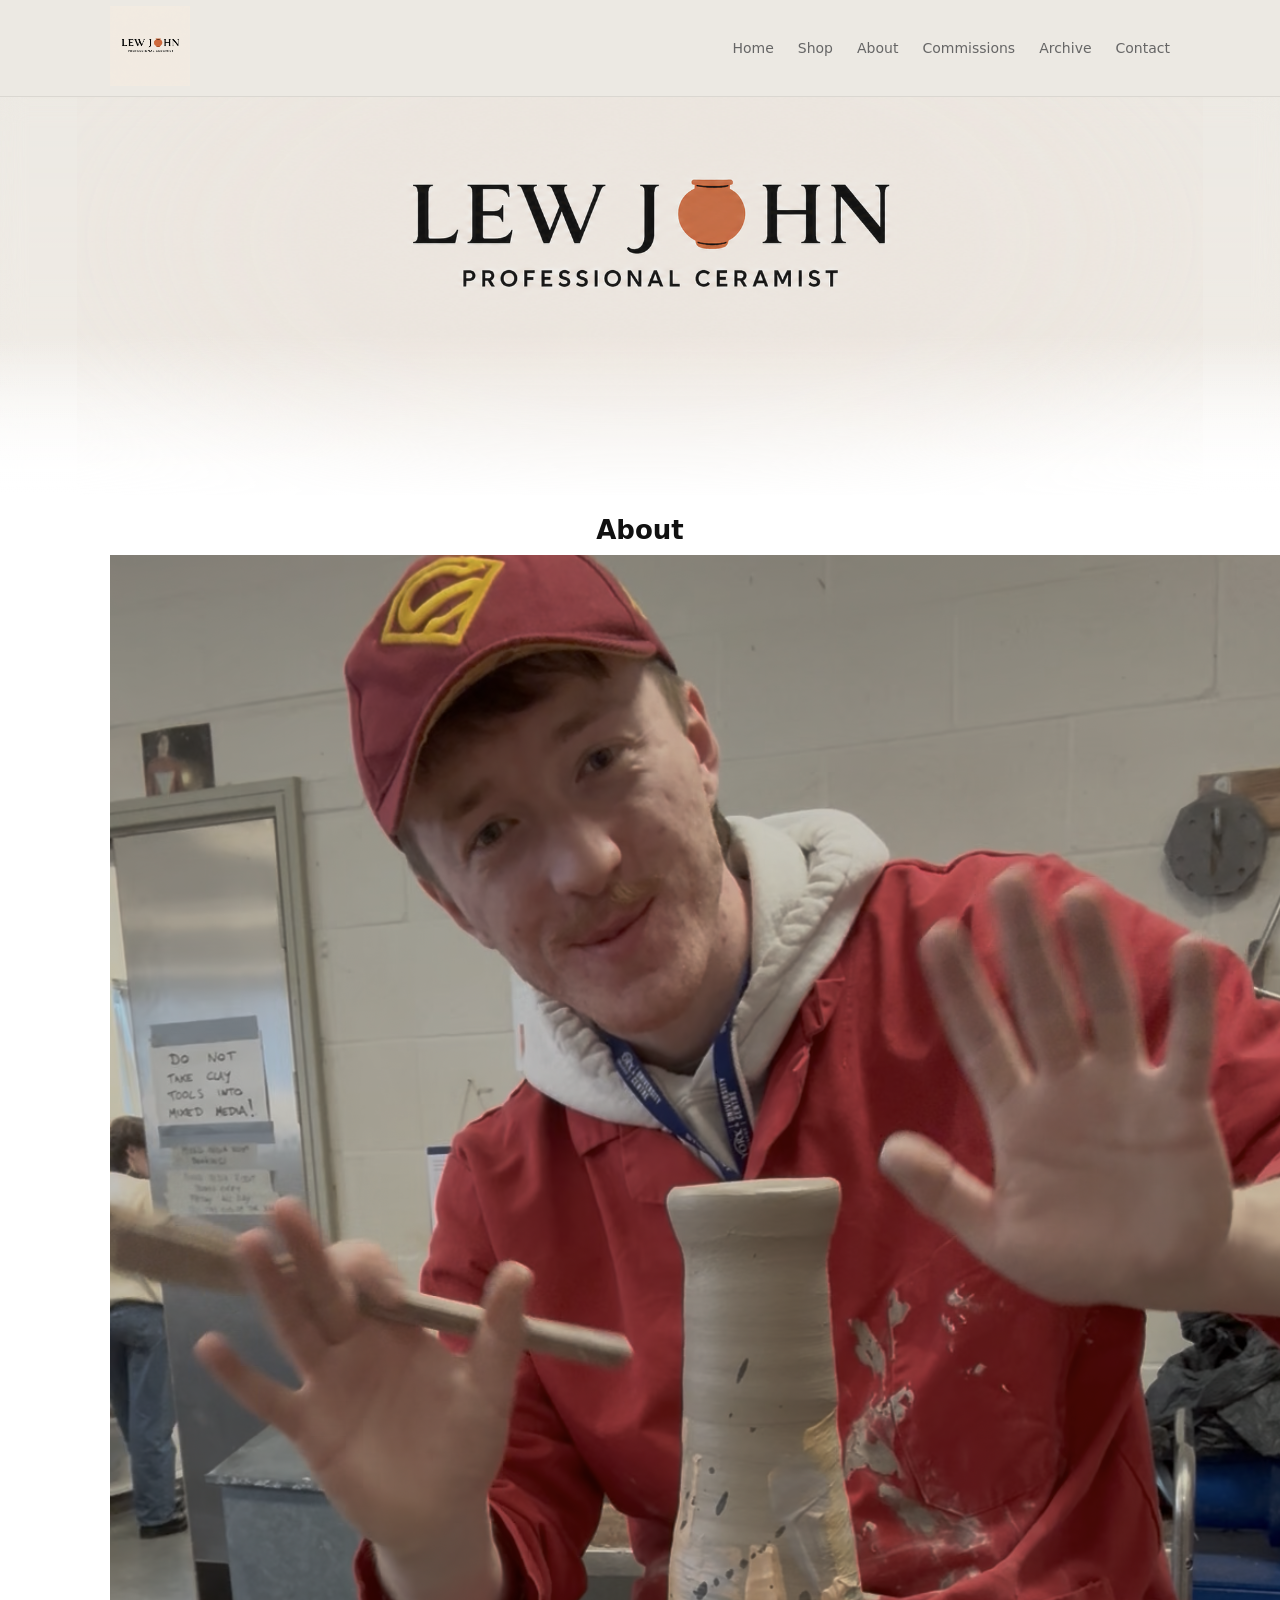
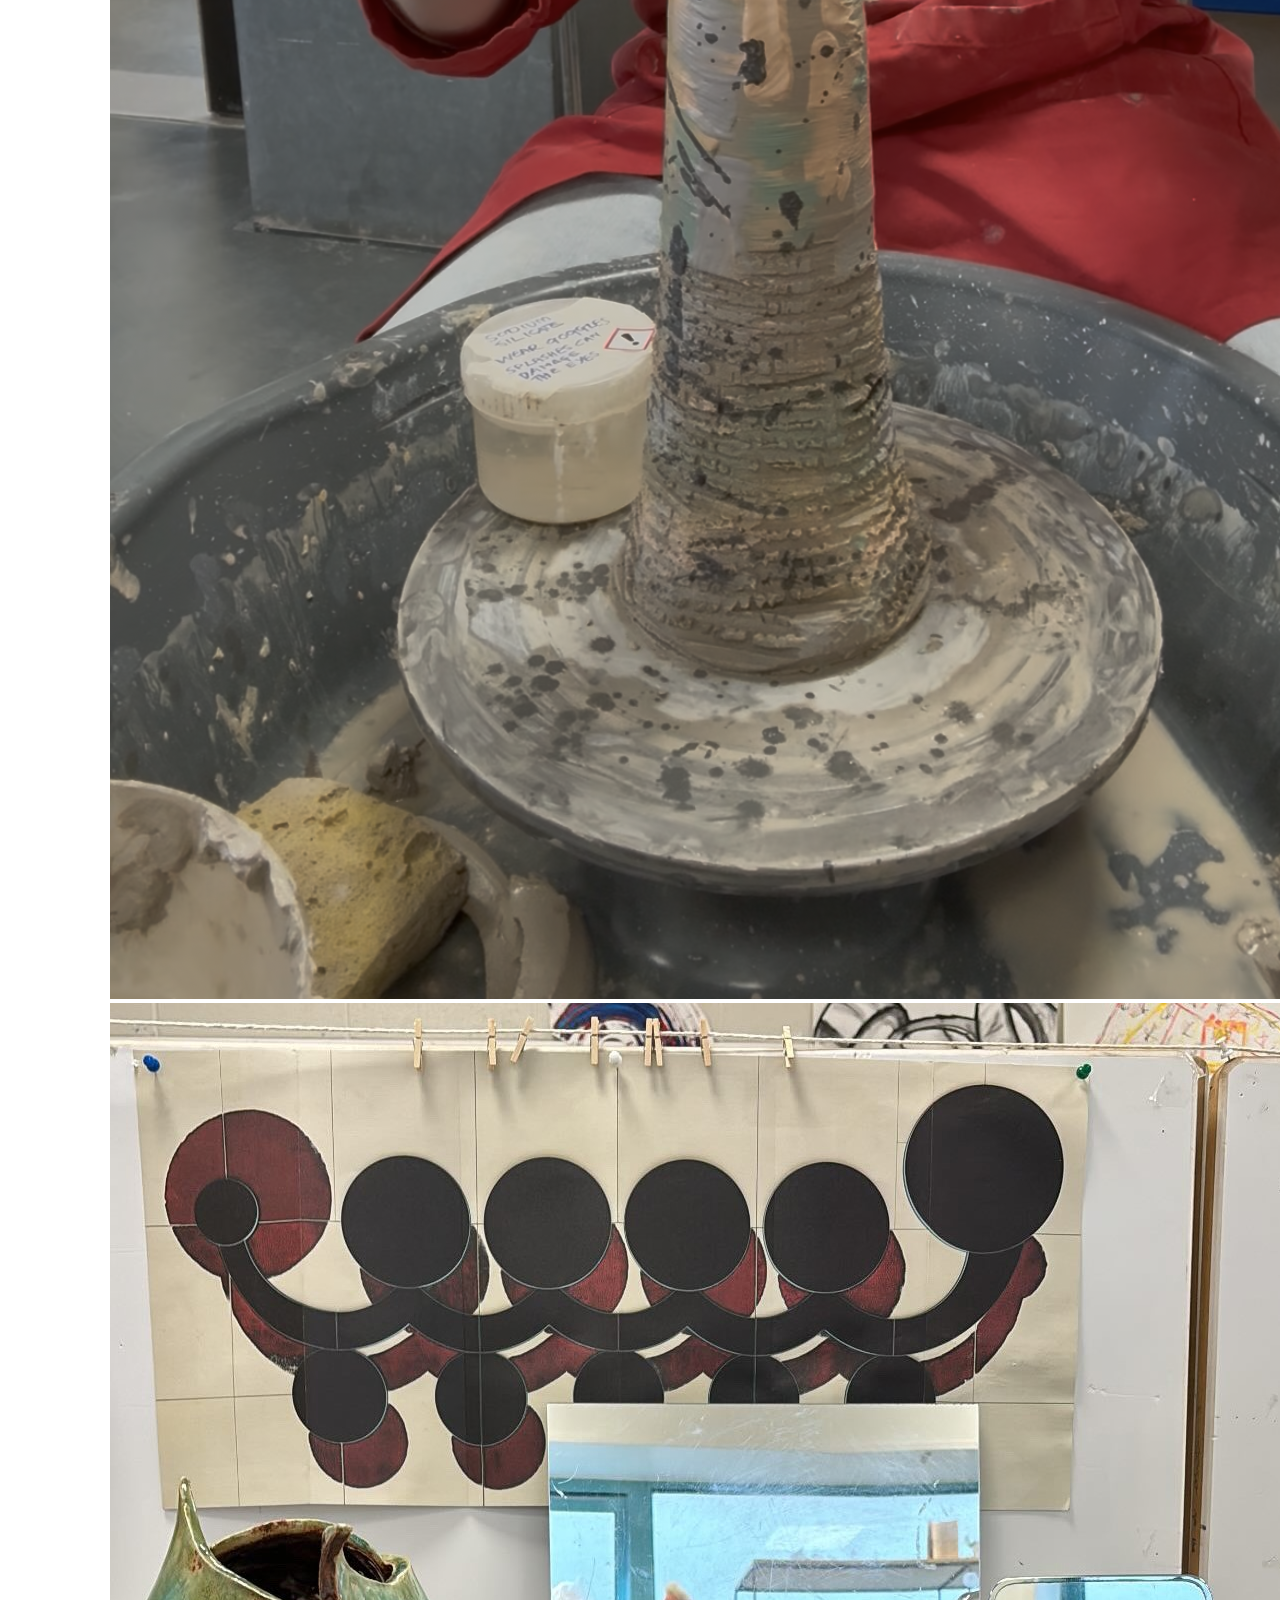
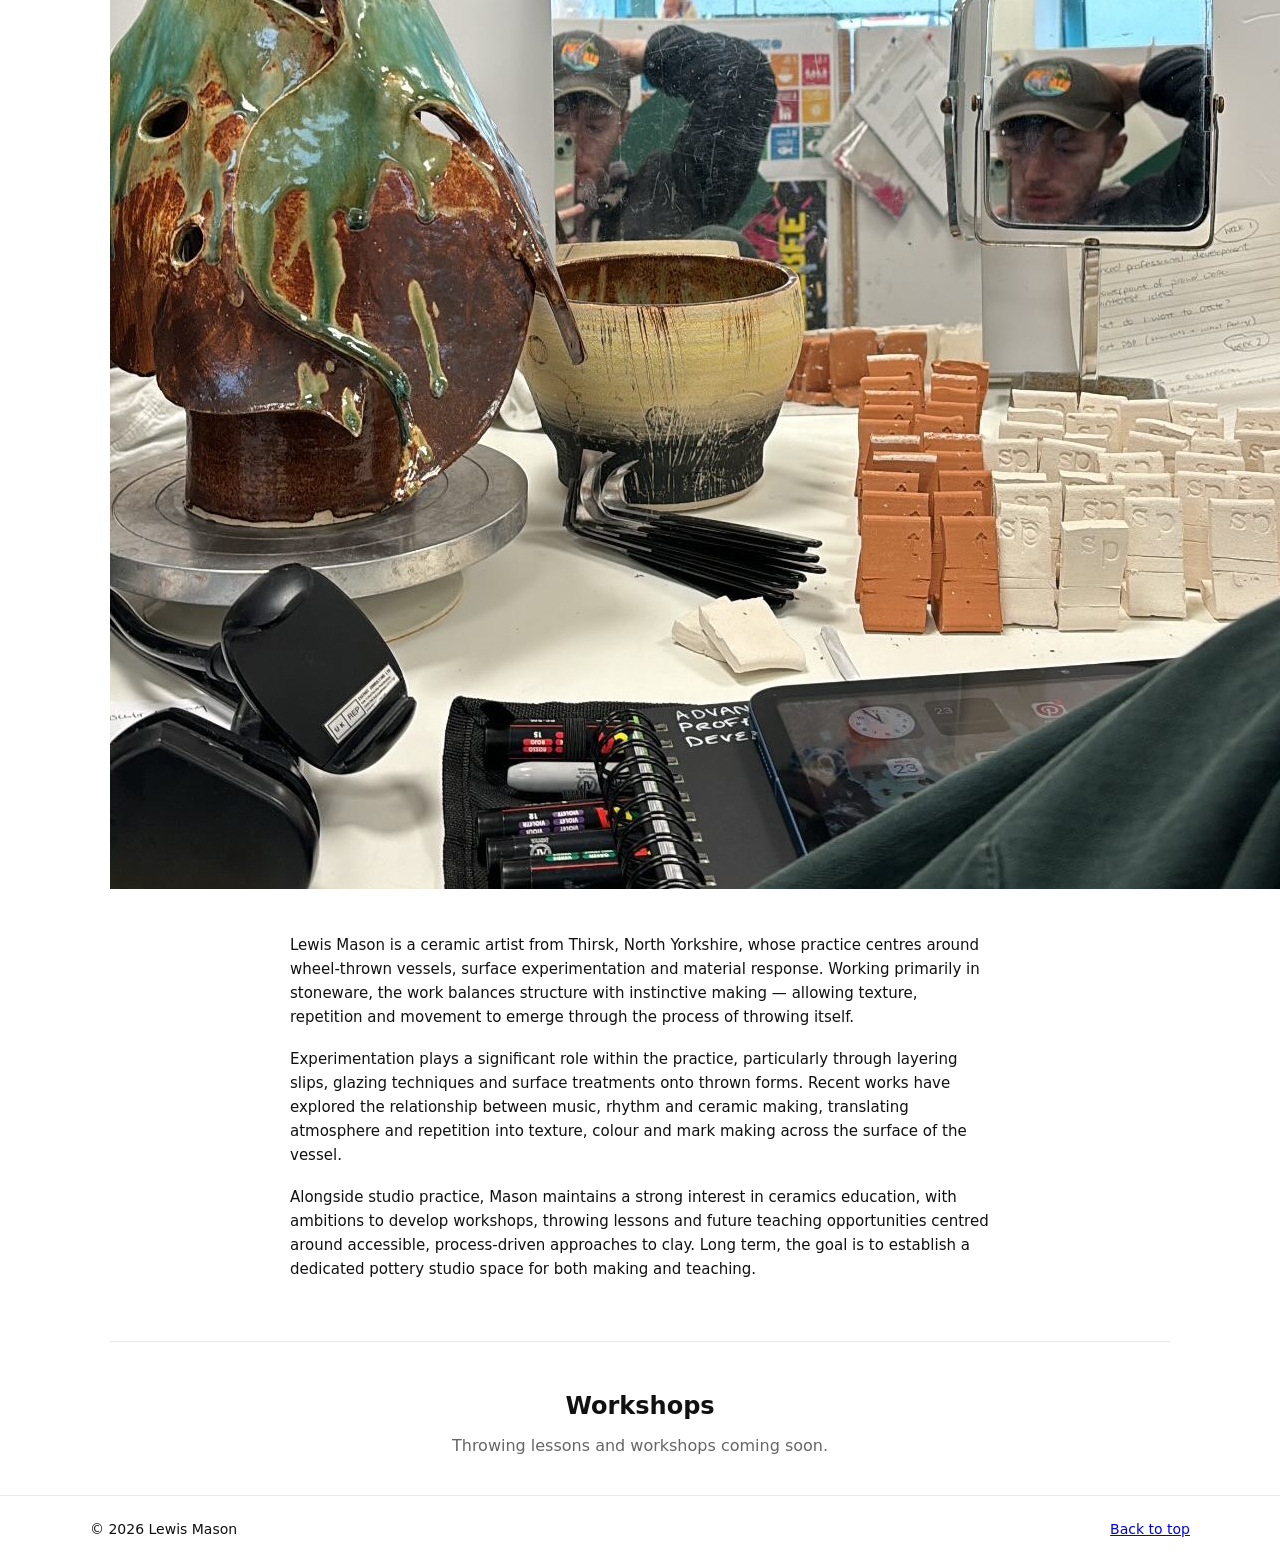
==== commit 5b88ecf7: "Update about.html" ====
--- a/about.html
+++ b/about.html
@@ -44,9 +44,11 @@
 
 </section>
 
-<section class="about-image">
+<section class="about-gallery">
 
 <img src="images/aboutme1.PNG" alt="Lewis Mason ceramics">
+
+<img src="images/aboutme2.JPG" alt="Lewis Mason studio practice">
 
 </section>
 
@@ -63,12 +65,6 @@
 <p>
 Alongside studio practice, Mason maintains a strong interest in ceramics education, with ambitions to develop workshops, throwing lessons and future teaching opportunities centred around accessible, process-driven approaches to clay. Long term, the goal is to establish a dedicated pottery studio space for both making and teaching.
 </p>
-
-</section>
-
-<section class="about-image">
-
-<img src="images/aboutme2.JPG" alt="Lewis Mason studio practice">
 
 </section>
 
--- a/styles.css
+++ b/styles.css
@@ -768,13 +768,17 @@
 /* ABOUT IMAGES */
 
 .about-image{
-max-width:900px;
-margin:40px auto;
+max-width:550px;
+margin:50px auto;
+display:flex;
+justify-content:center;
 }
 
 .about-image img{
 width:100%;
+max-width:650px;
 display:block;
-border-radius:var(--radius);
-border:1px solid var(--line);
-}
+border:none;
+box-shadow:none;
+border-radius:12px;
+}
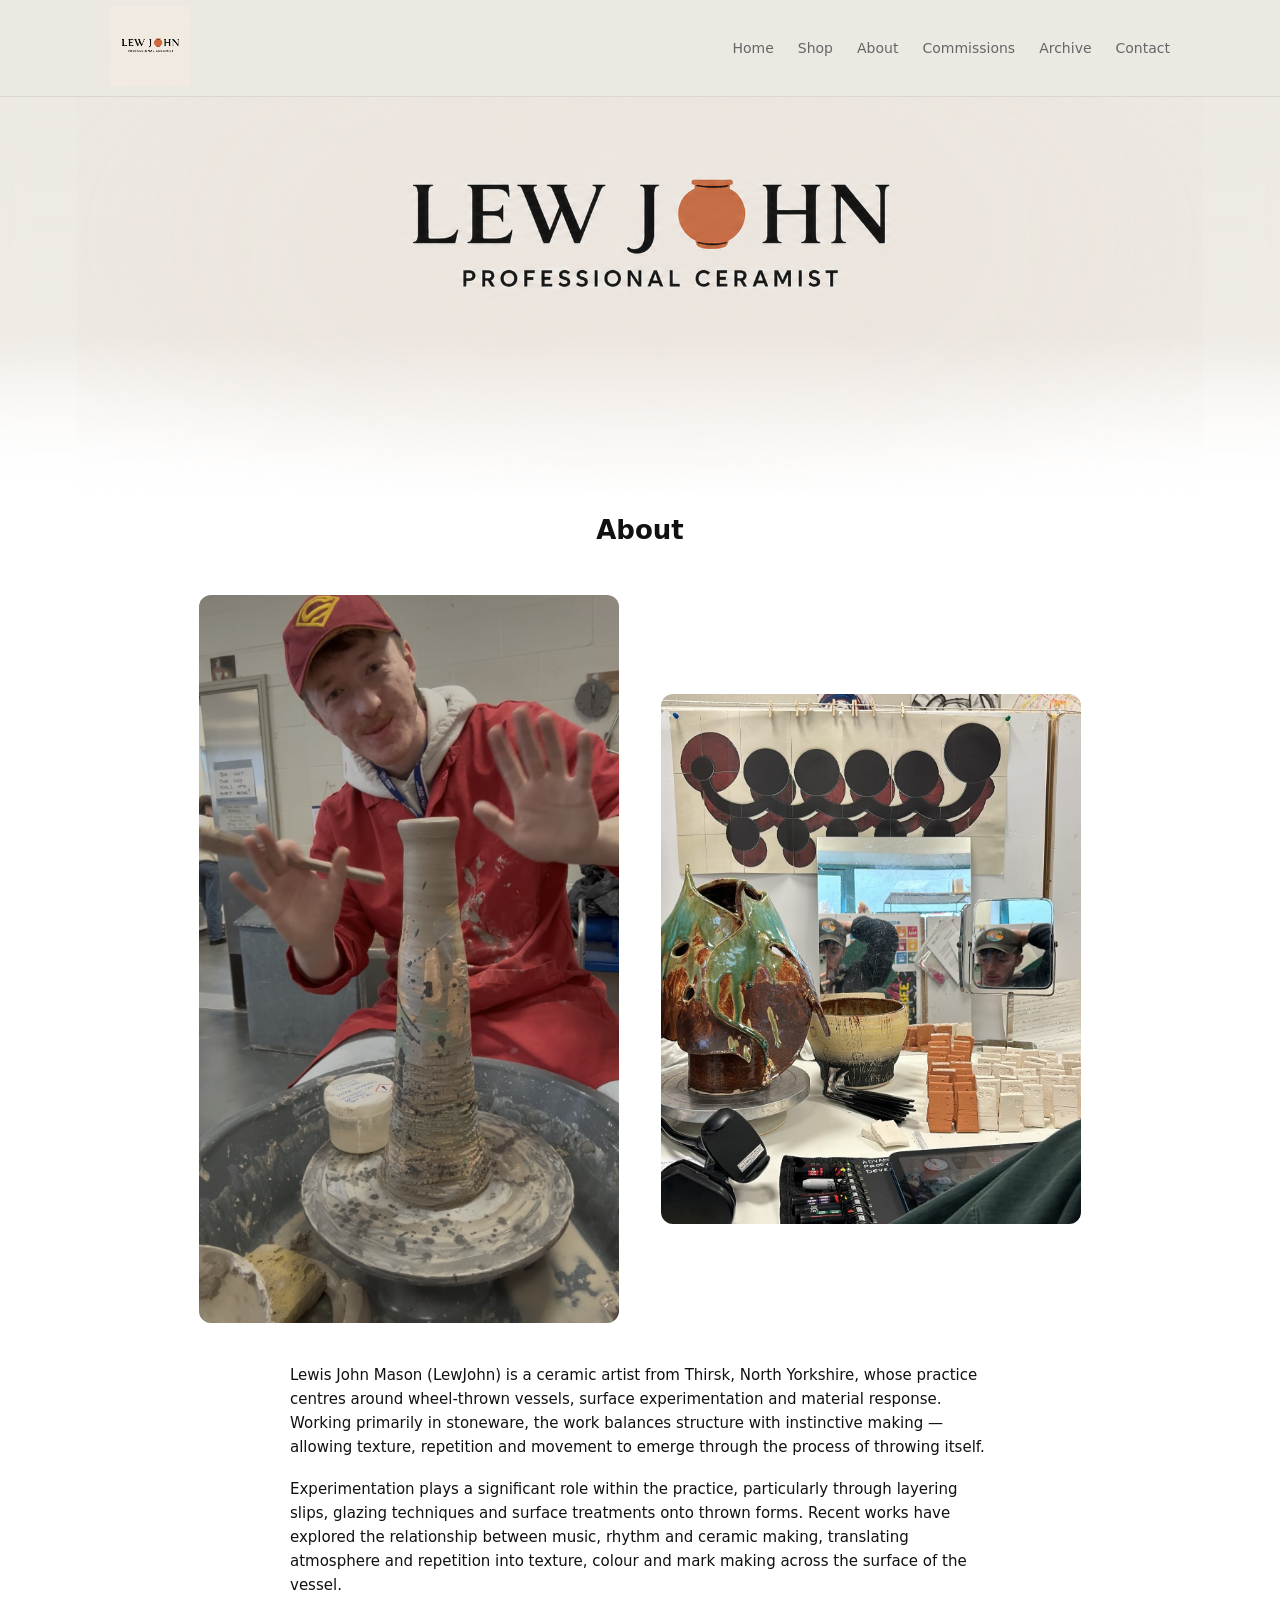
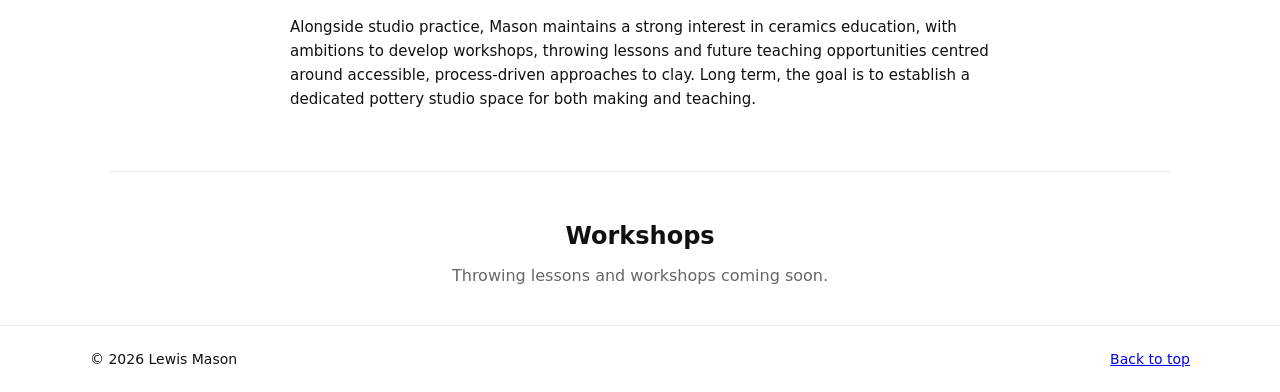
==== commit a954f476: "Update about.html" ====
--- a/about.html
+++ b/about.html
@@ -55,7 +55,7 @@
 <section class="about-text">
 
 <p>
-Lewis Mason is a ceramic artist from Thirsk, North Yorkshire, whose practice centres around wheel-thrown vessels, surface experimentation and material response. Working primarily in stoneware, the work balances structure with instinctive making — allowing texture, repetition and movement to emerge through the process of throwing itself.
+Lewis John Mason (LewJohn) is a ceramic artist from Thirsk, North Yorkshire, whose practice centres around wheel-thrown vessels, surface experimentation and material response. Working primarily in stoneware, the work balances structure with instinctive making — allowing texture, repetition and movement to emerge through the process of throwing itself.
 </p>
 
 <p>
--- a/styles.css
+++ b/styles.css
@@ -86,13 +86,11 @@
 bottom:0;
 width:100%;
 height:38vh;
-
 background:linear-gradient(
 to bottom,
 rgba(236,233,227,0),
 #ffffff 85%
 );
-
 pointer-events:none;
 z-index:2;
 }
@@ -100,14 +98,9 @@
 .banner img{
 width:96%;
 max-width:1750px;
-
 opacity:.96;
-
-filter:
-contrast(.94);
-
+filter:contrast(.94);
 transform:translateY(-24px);
-
 position:relative;
 z-index:1;
 
@@ -128,20 +121,16 @@
 );
 }
 
-/* ARCHIVE BANNER */
+/* ARCHIVE / INNER PAGE BANNER */
 
 .archive-banner{
 height:55vh;
 position:relative;
-
 display:flex;
 align-items:center;
 justify-content:center;
-
 overflow:hidden;
-
-background:
-linear-gradient(
+background:linear-gradient(
 to bottom,
 #ece9e3 0%,
 #efebe5 68%,
@@ -151,51 +140,38 @@
 
 .archive-banner::before{
 content:"";
-
 position:absolute;
 inset:0;
-
 backdrop-filter:blur(12px);
-
 mask-image:linear-gradient(
 to bottom,
 rgba(0,0,0,.95) 0%,
 rgba(0,0,0,.75) 55%,
 rgba(0,0,0,0) 100%
 );
-
 pointer-events:none;
 }
 
 .archive-banner::after{
 content:"";
-
 position:absolute;
 left:0;
 bottom:0;
-
 width:100%;
 height:160px;
-
 background:linear-gradient(
 to bottom,
 rgba(255,255,255,0),
 rgba(255,255,255,.96)
 );
-
 pointer-events:none;
 }
 
 .archive-banner img{
 width:88%;
 max-width:1450px;
-
 opacity:.94;
-
-filter:
-contrast(.96)
-blur(.2px);
-
+filter:contrast(.96) blur(.2px);
 transform:translateY(-10px);
 }
 
@@ -207,7 +183,7 @@
 padding:0 20px;
 }
 
-/* SHOP TITLE */
+/* TITLE SECTIONS */
 
 .topline{
 text-align:center;
@@ -232,12 +208,9 @@
 grid-template-columns:.72fr 1.28fr;
 gap:38px;
 align-items:center;
-
 max-width:1000px;
-
 margin:30px auto 60px;
 padding:34px 0;
-
 border-top:1px solid var(--line);
 border-bottom:1px solid var(--line);
 }
@@ -252,10 +225,8 @@
 width:72%;
 max-width:320px;
 display:block;
-
 border-radius:var(--radius);
 border:1px solid var(--line);
-
 box-shadow:0 12px 30px rgba(0,0,0,.06);
 }
 
@@ -524,6 +495,49 @@
 border:1px solid var(--line);
 }
 
+/* EXHIBITION ARCHIVE PAGES */
+
+.archive-link{
+text-decoration:none;
+color:inherit;
+display:block;
+transition:transform .2s ease, opacity .2s ease;
+}
+
+.archive-link:hover{
+transform:translateY(-3px);
+opacity:.9;
+}
+
+.exhibition-page-text{
+max-width:680px;
+margin:35px auto;
+text-align:center;
+line-height:1.6;
+color:var(--muted);
+}
+
+.exhibition-gallery{
+max-width:760px;
+margin:40px auto;
+display:grid;
+grid-template-columns:1fr 1fr;
+gap:18px;
+}
+
+.exhibition-gallery img{
+width:100%;
+max-height:360px;
+object-fit:cover;
+display:block;
+border-radius:var(--radius);
+}
+
+.archive-back{
+text-align:center;
+margin:40px auto 20px;
+}
+
 /* CONTACT */
 
 .contact{
@@ -618,6 +632,26 @@
 }
 
 /* ABOUT */
+
+.about-gallery{
+max-width:900px;
+margin:50px auto 35px;
+display:grid;
+grid-template-columns:1fr 1fr;
+gap:24px;
+align-items:start;
+}
+
+.about-gallery img{
+width:100%;
+max-width:420px;
+margin:auto;
+display:block;
+border:none !important;
+outline:none !important;
+box-shadow:none !important;
+border-radius:12px;
+}
 
 .about-text{
 max-width:700px;
@@ -750,6 +784,22 @@
 height:260px;
 }
 
+.exhibition-gallery{
+grid-template-columns:1fr;
+max-width:520px;
+}
+
+.about-gallery{
+grid-template-columns:1fr 1fr;
+gap:12px;
+margin:35px auto 25px;
+}
+
+.about-gallery img{
+max-width:100%;
+border-radius:10px;
+}
+
 .modal-inner{
 grid-template-columns:1fr;
 }
@@ -765,20 +815,98 @@
 }
 
 }
-/* ABOUT IMAGES */
-
-.about-image{
-max-width:550px;
-margin:50px auto;
-display:flex;
-justify-content:center;
-}
-
-.about-image img{
-width:100%;
-max-width:650px;
+/* FEATURED WORK */
+
+.featured-work{
+
+max-width:1400px;
+
+margin:40px auto 60px;
+
+padding:0 20px;
+
+}
+
+.featured-grid{
+
+display:grid;
+
+grid-template-columns:repeat(4,1fr);
+
+gap:18px;
+
+}
+
+.featured-piece{
+
+position:relative;
+
+aspect-ratio:1/1;
+
+overflow:hidden;
+
+border-radius:12px;
+
+}
+
+.featured-piece img{
+
+width:100%;
+height:100%;
+
+object-fit:cover;
+
 display:block;
-border:none;
-box-shadow:none;
-border-radius:12px;
-}
+
+transition:transform .3s ease;
+
+}
+
+.featured-piece:hover img{
+
+transform:scale(1.03);
+
+}
+
+.sold-badge{
+
+position:absolute;
+
+top:12px;
+left:12px;
+
+background:rgba(0,0,0,.85);
+
+color:white;
+
+font-size:11px;
+
+letter-spacing:.08em;
+
+padding:6px 10px;
+
+border-radius:999px;
+
+z-index:5;
+
+}
+
+@media(max-width:900px){
+
+.featured-grid{
+
+grid-template-columns:repeat(2,1fr);
+
+}
+
+}
+
+@media(max-width:600px){
+
+.featured-grid{
+
+grid-template-columns:1fr;
+
+}
+
+}
